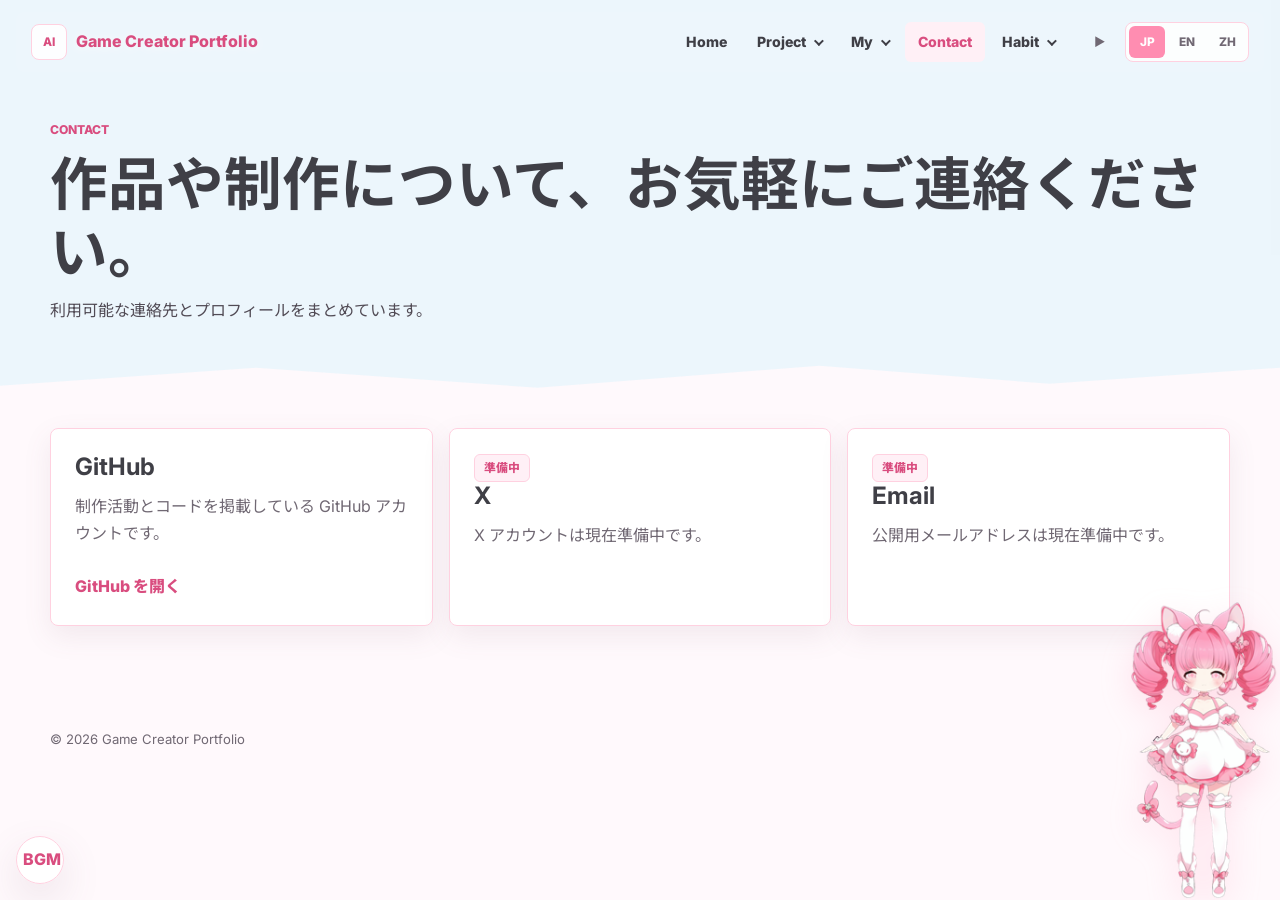
==== contact.html @ e29b8438 "Split portfolio into focused pages" ====
<!doctype html>
<html lang="ja">
  <head>
    <meta charset="utf-8"><meta name="viewport" content="width=device-width, initial-scale=1">
    <meta name="description" content="Contact and profile links for the game creator.">
    <title>Contact | Game Creator Portfolio</title>
    <link rel="preconnect" href="https://fonts.googleapis.com"><link rel="preconnect" href="https://fonts.gstatic.com" crossorigin>
    <link href="https://fonts.googleapis.com/css2?family=Inter:wght@400;500;600;700;800&family=Noto+Sans+JP:wght@400;500;700;800&display=swap" rel="stylesheet">
    <link rel="stylesheet" href="/styles.css?v=multi-page">
  </head>
  <body data-page="contact" data-section="contact" data-title-key="contactTitle">
    <div class="site-background" aria-hidden="true"><video id="background-video" autoplay muted loop playsinline preload="metadata"><source src="/assets/mp4/background_player_01.mp4" type="video/mp4"></video></div>
    <div id="site-header"></div>
    <main id="top">
      <section class="page-hero reveal"><div><p class="eyebrow" data-i18n="contactKicker">Contact</p><h1 data-i18n="contactHeading">作品や制作について、お気軽にご連絡ください。</h1><p data-i18n="contactLead">利用可能な連絡先とプロフィールをまとめています。</p></div></section>
      <section class="page-surface"><div class="content-wrap contact-grid">
        <article class="contact-method reveal"><h2>GitHub</h2><p data-i18n="githubText">制作活動とコードを掲載している GitHub アカウントです。</p><a href="https://github.com/shijiezhiguo" target="_blank" rel="noreferrer" data-i18n="openGithub">GitHub を開く</a></article>
        <article class="contact-method reveal"><span class="status-label" data-i18n="statusPreparing">準備中</span><h2>X</h2><p data-i18n="xText">X アカウントは現在準備中です。</p></article>
        <article class="contact-method reveal"><span class="status-label" data-i18n="statusPreparing">準備中</span><h2>Email</h2><p data-i18n="emailText">公開用メールアドレスは現在準備中です。</p></article>
      </div></section>
    </main>
    <div id="site-widgets"></div><div id="site-footer"></div><script src="/script.js?v=multi-page"></script>
  </body>
</html>
---- styles.css ----
:root {
  --bg: #fff9fc;
  --bg-soft: #fff0f6;
  --panel: #ffffff;
  --ink: #3f3f46;
  --muted: #706873;
  --accent: #ff8db1;
  --accent-strong: #ff6f9f;
  --accent-deep: #d94d7f;
  --mint: #7dd3b0;
  --blue: #84b8f5;
  --line: #ffd1e0;
  --shadow: 0 16px 42px rgba(129, 91, 111, 0.14);
}

* {
  box-sizing: border-box;
}

html {
  scroll-behavior: smooth;
  background: var(--bg);
}

body {
  margin: 0;
  background: var(--bg);
  color: var(--ink);
  font-family: Inter, "Noto Sans JP", system-ui, sans-serif;
  font-size: 16px;
  line-height: 1.7;
}

a {
  color: inherit;
  text-decoration: none;
}

button,
input {
  font: inherit;
}

button {
  letter-spacing: 0;
}

h1,
h2,
h3,
p {
  margin-top: 0;
}

h1,
h2,
h3 {
  letter-spacing: 0;
  line-height: 1.18;
}

.site-background {
  position: absolute;
  inset: 0 0 auto;
  z-index: 0;
  height: 390px;
  overflow: hidden;
  background: #dff3fb;
}

body[data-page="home"] .site-background {
  height: 650px;
}

.site-background::after {
  position: absolute;
  inset: 0;
  background: rgba(255, 249, 252, 0.38);
  content: "";
}

.site-background video {
  width: 100%;
  height: 100%;
  object-fit: cover;
  object-position: center center;
}

#site-header,
main,
#site-footer {
  position: relative;
  z-index: 1;
}

.site-header {
  position: sticky;
  top: 12px;
  z-index: 50;
  display: flex;
  width: min(1380px, calc(100% - 32px));
  min-height: 60px;
  align-items: center;
  justify-content: space-between;
  gap: 18px;
  margin: 12px auto 0;
  padding: 8px 14px;
  border: 1px solid transparent;
  border-radius: 8px;
  background: rgba(255, 255, 255, 0.04);
  transition: background-color 180ms ease, border-color 180ms ease, box-shadow 180ms ease, backdrop-filter 180ms ease;
}

.site-header:hover,
.site-header:focus-within,
.site-header.is-open {
  border-color: rgba(255, 209, 224, 0.9);
  background: rgba(255, 255, 255, 0.96);
  box-shadow: var(--shadow);
  backdrop-filter: blur(18px) saturate(1.1);
}

.brand,
.header-panel,
.nav-links,
.header-tools,
.language-switcher,
.hero-actions,
.entry-links,
.site-footer,
.guide-links {
  display: flex;
  align-items: center;
}

.brand {
  flex: 0 0 auto;
  gap: 9px;
  color: var(--accent-deep);
  font-weight: 800;
  text-shadow: 0 1px 12px rgba(255, 255, 255, 0.9);
}

.brand-mark {
  display: grid;
  width: 36px;
  height: 36px;
  place-items: center;
  border: 1px solid var(--line);
  border-radius: 8px;
  background: rgba(255, 255, 255, 0.88);
  font-size: 0.74rem;
}

.header-panel {
  gap: 14px;
}

.nav-links {
  gap: 4px;
}

.nav-item,
.nav-trigger {
  display: flex;
  min-height: 40px;
  align-items: center;
  gap: 8px;
  padding: 0 13px;
  border: 0;
  border-radius: 6px;
  background: transparent;
  color: var(--ink);
  cursor: pointer;
  font-size: 0.88rem;
  font-weight: 800;
}

.nav-item:hover,
.nav-item.is-active,
.nav-group:hover > .nav-trigger,
.nav-group:focus-within > .nav-trigger,
.nav-group.is-active > .nav-trigger,
.nav-group.is-open > .nav-trigger {
  background: var(--bg-soft);
  color: var(--accent-deep);
}

.nav-group {
  position: relative;
}

.nav-caret {
  width: 7px;
  height: 7px;
  border-right: 2px solid currentColor;
  border-bottom: 2px solid currentColor;
  transform: rotate(45deg) translateY(-2px);
  transition: transform 160ms ease;
}

.nav-group:hover .nav-caret,
.nav-group:focus-within .nav-caret,
.nav-group.is-open .nav-caret {
  transform: rotate(225deg) translate(-1px, -1px);
}

.nav-dropdown {
  position: absolute;
  top: calc(100% + 8px);
  left: 0;
  display: none;
  min-width: 190px;
  padding: 8px;
  border: 1px solid var(--line);
  border-radius: 8px;
  background: rgba(255, 255, 255, 0.98);
  box-shadow: var(--shadow);
}

.nav-group:hover .nav-dropdown,
.nav-group:focus-within .nav-dropdown,
.nav-group.is-open .nav-dropdown {
  display: grid;
}

.nav-dropdown a {
  padding: 9px 10px;
  border-radius: 6px;
  color: var(--muted);
  font-size: 0.84rem;
  font-weight: 700;
}

.nav-dropdown a:hover,
.nav-dropdown a[aria-current="page"] {
  background: var(--bg-soft);
  color: var(--accent-deep);
}

.header-tools {
  gap: 8px;
}

.language-switcher {
  gap: 4px;
  padding: 3px;
  border: 1px solid var(--line);
  border-radius: 8px;
  background: rgba(255, 255, 255, 0.86);
}

.lang-button,
.background-toggle {
  min-width: 36px;
  min-height: 32px;
  padding: 0 8px;
  border: 0;
  border-radius: 6px;
  background: transparent;
  color: var(--muted);
  cursor: pointer;
  font-size: 0.74rem;
  font-weight: 800;
}

.lang-button.is-active,
.lang-button:hover,
.background-toggle:hover {
  background: var(--accent);
  color: #ffffff;
}

.menu-toggle {
  display: none;
  width: 40px;
  height: 40px;
  align-items: center;
  justify-content: center;
  flex-direction: column;
  gap: 5px;
  padding: 0;
  border: 1px solid var(--line);
  border-radius: 8px;
  background: rgba(255, 255, 255, 0.9);
  cursor: pointer;
}

.menu-toggle span {
  width: 18px;
  height: 2px;
  border-radius: 2px;
  background: var(--accent-deep);
}

.home-hero,
.page-hero {
  width: min(1180px, calc(100% - 40px));
  margin: 0 auto;
}

.home-hero {
  display: flex;
  min-height: 510px;
  align-items: center;
  padding: 64px 0 92px;
}

.hero-copy {
  max-width: 700px;
  text-shadow: 0 1px 18px rgba(255, 255, 255, 0.92);
}

.eyebrow,
.section-kicker {
  margin-bottom: 10px;
  color: var(--accent-deep);
  font-size: 0.76rem;
  font-weight: 800;
  text-transform: uppercase;
}

.home-hero h1 {
  max-width: 680px;
  margin-bottom: 18px;
  font-size: clamp(2.5rem, 5vw, 4.2rem);
}

.hero-text {
  max-width: 650px;
  color: #514b55;
  font-size: clamp(1rem, 1.7vw, 1.12rem);
}

.hero-actions {
  flex-wrap: wrap;
  gap: 10px;
  margin-top: 24px;
}

.button {
  display: inline-flex;
  min-height: 44px;
  align-items: center;
  justify-content: center;
  padding: 0 18px;
  border: 1px solid var(--accent);
  border-radius: 8px;
  font-weight: 800;
}

.button.primary {
  background: var(--accent);
  color: #ffffff;
}

.button.secondary {
  background: rgba(255, 255, 255, 0.9);
  color: var(--accent-deep);
}

.page-hero {
  display: flex;
  min-height: 245px;
  align-items: center;
  padding: 48px 0 66px;
}

.page-hero h1 {
  margin-bottom: 10px;
  font-size: clamp(2.25rem, 4.5vw, 3.7rem);
}

.page-hero p:last-child {
  max-width: 720px;
  margin-bottom: 0;
  color: #514b55;
}

.page-surface {
  position: relative;
  margin-top: -34px;
  padding: 72px 0 78px;
  background: rgba(255, 249, 252, 0.96);
  clip-path: polygon(0 30px, 20% 12px, 42% 32px, 64% 10px, 82% 28px, 100% 12px, 100% 100%, 0 100%);
}

.home-surface {
  margin-top: -56px;
}

.content-wrap {
  width: min(1180px, calc(100% - 40px));
  margin: 0 auto;
}

.home-entry-grid,
.content-grid,
.metric-grid,
.gallery-grid {
  display: grid;
  gap: 16px;
}

.home-entry-grid {
  grid-template-columns: repeat(3, minmax(0, 1fr));
}

.entry-card,
.content-card,
.metric-card,
.gallery-card,
.contact-method,
.empty-state {
  border: 1px solid var(--line);
  border-radius: 8px;
  background: var(--panel);
  box-shadow: 0 10px 28px rgba(129, 91, 111, 0.1);
}

.entry-card {
  display: flex;
  min-height: 190px;
  justify-content: space-between;
  flex-direction: column;
  padding: 24px;
  transition: transform 180ms ease, box-shadow 180ms ease;
}

.entry-card:hover {
  transform: translateY(-3px);
  box-shadow: var(--shadow);
}

.entry-card h2 {
  margin-bottom: 10px;
  font-size: 1.65rem;
}

.entry-card p {
  color: var(--muted);
}

.entry-links {
  justify-content: space-between;
  color: var(--accent-deep);
  font-size: 0.84rem;
  font-weight: 800;
}

.content-grid {
  grid-template-columns: repeat(2, minmax(0, 1fr));
}

.content-card,
.contact-method,
.empty-state {
  padding: 24px;
}

.content-card h2,
.content-card h3,
.contact-method h2,
.empty-state h2 {
  margin-bottom: 12px;
}

.content-card p,
.contact-method p,
.empty-state p {
  color: var(--muted);
}

.content-card p:last-child,
.contact-method p:last-child,
.empty-state p:last-child {
  margin-bottom: 0;
}

.work-list {
  display: grid;
  gap: 16px;
}

.work-card {
  display: grid;
  grid-template-columns: minmax(0, 1fr) 92px;
  min-height: 190px;
  overflow: hidden;
  border: 1px solid var(--line);
  border-radius: 8px;
  background: var(--panel);
  box-shadow: 0 10px 28px rgba(129, 91, 111, 0.1);
}

.work-card-copy {
  display: flex;
  justify-content: center;
  flex-direction: column;
  padding: 24px;
}

.work-card-copy h2 {
  margin: 10px 0;
  font-size: clamp(1.45rem, 2.5vw, 2rem);
}

.work-card-copy p {
  margin-bottom: 0;
  color: var(--muted);
}

.tag-row,
.skill-list {
  display: flex;
  flex-wrap: wrap;
  gap: 8px;
}

.tag,
.skill-list span,
.status-label {
  display: inline-flex;
  min-height: 28px;
  align-items: center;
  padding: 3px 9px;
  border: 1px solid var(--line);
  border-radius: 6px;
  background: var(--bg-soft);
  color: var(--accent-deep);
  font-size: 0.74rem;
  font-weight: 800;
}

.work-card-mark {
  display: grid;
  place-items: center;
  background: var(--accent);
  color: #ffffff;
  font-weight: 800;
}

.work-card-mark.mint {
  background: var(--mint);
}

.work-card-mark.blue {
  background: var(--blue);
}

.metric-grid {
  grid-template-columns: repeat(3, minmax(0, 1fr));
}

.metric-card {
  padding: 24px;
}

.metric-card strong {
  display: block;
  margin-bottom: 12px;
  color: var(--accent);
  font-size: clamp(2.3rem, 5vw, 4rem);
  line-height: 1;
  overflow-wrap: anywhere;
}

.metric-card.mint strong {
  color: var(--mint);
}

.metric-card p {
  margin-bottom: 0;
  color: var(--muted);
}

.skill-list {
  margin-top: 16px;
}

.contact-grid {
  display: grid;
  grid-template-columns: repeat(3, minmax(0, 1fr));
  gap: 16px;
}

.contact-method a {
  display: inline-flex;
  margin-top: 10px;
  color: var(--accent-deep);
  font-weight: 800;
}

.gallery-grid {
  grid-template-columns: repeat(3, minmax(0, 1fr));
}

.gallery-card {
  overflow: hidden;
}

.placeholder-media {
  display: grid;
  min-height: 220px;
  place-items: center;
  background: var(--bg-soft);
  color: var(--accent-deep);
  font-size: 0.78rem;
  font-weight: 800;
}

.gallery-card.portrait .placeholder-media {
  min-height: 340px;
}

.gallery-card-body {
  padding: 18px;
}

.gallery-card-body h2 {
  margin-bottom: 8px;
  font-size: 1.15rem;
}

.gallery-card-body p {
  margin-bottom: 0;
  color: var(--muted);
}

.empty-state {
  text-align: center;
}

.site-footer {
  justify-content: space-between;
  width: min(1180px, calc(100% - 40px));
  margin: 0 auto;
  padding: 24px 0;
  color: var(--muted);
  font-size: 0.82rem;
}

.music-dock {
  position: fixed;
  left: 16px;
  bottom: 16px;
  z-index: 60;
}

.music-dock-toggle,
.music-icon-button {
  display: grid;
  place-items: center;
  border: 1px solid var(--line);
  border-radius: 50%;
  background: rgba(255, 255, 255, 0.96);
  color: var(--accent-deep);
  cursor: pointer;
  box-shadow: var(--shadow);
}

.music-dock-toggle {
  width: 48px;
  height: 48px;
  font-weight: 800;
}

.music-player-panel {
  position: absolute;
  left: 0;
  bottom: 58px;
  display: none;
  width: min(292px, calc(100vw - 32px));
  padding: 14px;
  border: 1px solid var(--line);
  border-radius: 8px;
  background: rgba(255, 255, 255, 0.98);
  box-shadow: var(--shadow);
}

.music-dock.is-open .music-player-panel {
  display: block;
}

.music-player-panel audio {
  display: none;
}

.music-meta {
  display: grid;
  grid-template-columns: auto 1fr;
  gap: 0 8px;
  align-items: baseline;
  line-height: 1.3;
}

.music-label {
  color: var(--accent-deep);
  font-size: 0.68rem;
  font-weight: 800;
}

#music-track {
  font-size: 0.82rem;
}

.music-status {
  grid-column: 2;
  overflow: hidden;
  color: var(--muted);
  font-size: 0.68rem;
  text-overflow: ellipsis;
  white-space: nowrap;
}

.music-controls {
  display: grid;
  grid-template-columns: 32px 38px 32px minmax(76px, 1fr);
  align-items: center;
  gap: 6px;
  margin-top: 10px;
}

.music-icon-button {
  width: 32px;
  height: 32px;
  padding: 0;
  box-shadow: none;
  font-size: 0.7rem;
}

.music-toggle {
  width: 38px;
  height: 38px;
  background: var(--accent);
  color: #ffffff;
}

.volume-control {
  display: grid;
  grid-template-columns: auto 1fr;
  align-items: center;
  gap: 6px;
  min-width: 0;
  color: var(--muted);
  font-size: 0.62rem;
  font-weight: 800;
}

.volume-control input {
  width: 100%;
  min-width: 0;
  accent-color: var(--accent);
}

.ai-guide {
  position: fixed;
  right: 0;
  bottom: 0;
  z-index: 61;
  width: 150px;
  height: 300px;
}

.navigator-character {
  position: absolute;
  right: 0;
  bottom: 0;
  display: block;
  width: 150px;
  height: 300px;
  padding: 0;
  border: 0;
  background: transparent;
  cursor: pointer;
}

.guide-navigator {
  display: block;
  width: 150px;
  height: auto;
  pointer-events: none;
  filter: drop-shadow(0 10px 16px rgba(255, 141, 177, 0.24));
}

.ai-guide-panel {
  position: absolute;
  right: 142px;
  bottom: 20px;
  display: none;
  width: 280px;
  padding: 16px;
  border: 1px solid var(--line);
  border-radius: 8px;
  background: rgba(255, 255, 255, 0.98);
  box-shadow: var(--shadow);
}

.ai-guide:hover .ai-guide-panel,
.ai-guide:focus-within .ai-guide-panel,
.ai-guide.is-open .ai-guide-panel {
  display: block;
}

.ai-guide-panel p {
  margin-bottom: 12px;
  color: var(--muted);
  font-size: 0.84rem;
}

.guide-links {
  flex-wrap: wrap;
  gap: 7px;
}

.guide-links a {
  padding: 6px 9px;
  border-radius: 6px;
  background: var(--bg-soft);
  color: var(--accent-deep);
  font-size: 0.78rem;
  font-weight: 800;
}

.reveal {
  opacity: 0;
  transform: translateY(14px);
  transition: opacity 420ms ease, transform 420ms ease;
}

.reveal.is-visible {
  opacity: 1;
  transform: translateY(0);
}

@media (max-width: 980px) {
  .site-header {
    flex-wrap: wrap;
  }

  .menu-toggle {
    display: flex;
  }

  .header-panel {
    display: none;
    width: 100%;
    align-items: stretch;
    flex-direction: column;
    padding-top: 6px;
  }

  .site-header.is-open {
    background: rgba(255, 255, 255, 0.98);
  }

  .site-header.is-open .header-panel {
    display: flex;
  }

  .nav-links {
    align-items: stretch;
    flex-direction: column;
  }

  .nav-item,
  .nav-trigger {
    width: 100%;
    justify-content: space-between;
  }

  .nav-dropdown,
  .nav-group:hover .nav-dropdown,
  .nav-group:focus-within .nav-dropdown {
    position: static;
    display: none;
    margin: 2px 0 6px 14px;
    border: 0;
    box-shadow: none;
    background: var(--bg-soft);
  }

  .nav-group.is-open .nav-dropdown {
    display: grid;
  }

  .header-tools {
    justify-content: space-between;
    padding: 6px 0;
  }

  .home-entry-grid,
  .metric-grid,
  .contact-grid,
  .gallery-grid {
    grid-template-columns: repeat(2, minmax(0, 1fr));
  }
}

@media (max-width: 640px) {
  .site-background,
  body[data-page="home"] .site-background {
    height: 590px;
  }

  .site-background video {
    object-position: 62% center;
  }

  .site-header {
    top: 8px;
    width: calc(100% - 16px);
    margin-top: 8px;
  }

  .brand span:last-child {
    max-width: 190px;
    overflow: hidden;
    text-overflow: ellipsis;
    white-space: nowrap;
  }

  .home-hero {
    min-height: 510px;
    padding: 80px 0 110px;
  }

  .home-hero h1 {
    font-size: 2.45rem;
  }

  .page-hero {
    min-height: 320px;
    padding: 72px 0 90px;
  }

  .page-surface {
    margin-top: -48px;
    padding-top: 76px;
  }

  .content-wrap,
  .home-hero,
  .page-hero,
  .site-footer {
    width: min(100% - 28px, 1180px);
  }

  .home-entry-grid,
  .content-grid,
  .metric-grid,
  .contact-grid,
  .gallery-grid {
    grid-template-columns: minmax(0, 1fr);
  }

  .hero-actions {
    align-items: stretch;
    flex-direction: column;
  }

  .button {
    width: 100%;
  }

  .work-card {
    grid-template-columns: minmax(0, 1fr) 62px;
  }

  .gallery-card.portrait .placeholder-media {
    min-height: 300px;
  }

  .site-footer {
    align-items: flex-start;
    flex-direction: column;
  }

  .music-dock {
    left: 12px;
    bottom: 12px;
  }

  .music-dock-toggle {
    width: 56px;
    height: 42px;
    border-radius: 8px;
    background: var(--accent);
    color: #ffffff;
  }

  .ai-guide {
    width: 104px;
    height: 208px;
  }

  .navigator-character,
  .guide-navigator {
    width: 104px;
    height: 208px;
  }

  .guide-navigator {
    height: auto;
  }

  .ai-guide-panel {
    right: 0;
    bottom: 210px;
    width: min(300px, calc(100vw - 28px));
  }
}

@media (prefers-reduced-motion: reduce) {
  .site-background video,
  .background-toggle {
    display: none;
  }

  .reveal {
    opacity: 1;
    transform: none;
    transition: none;
  }
}
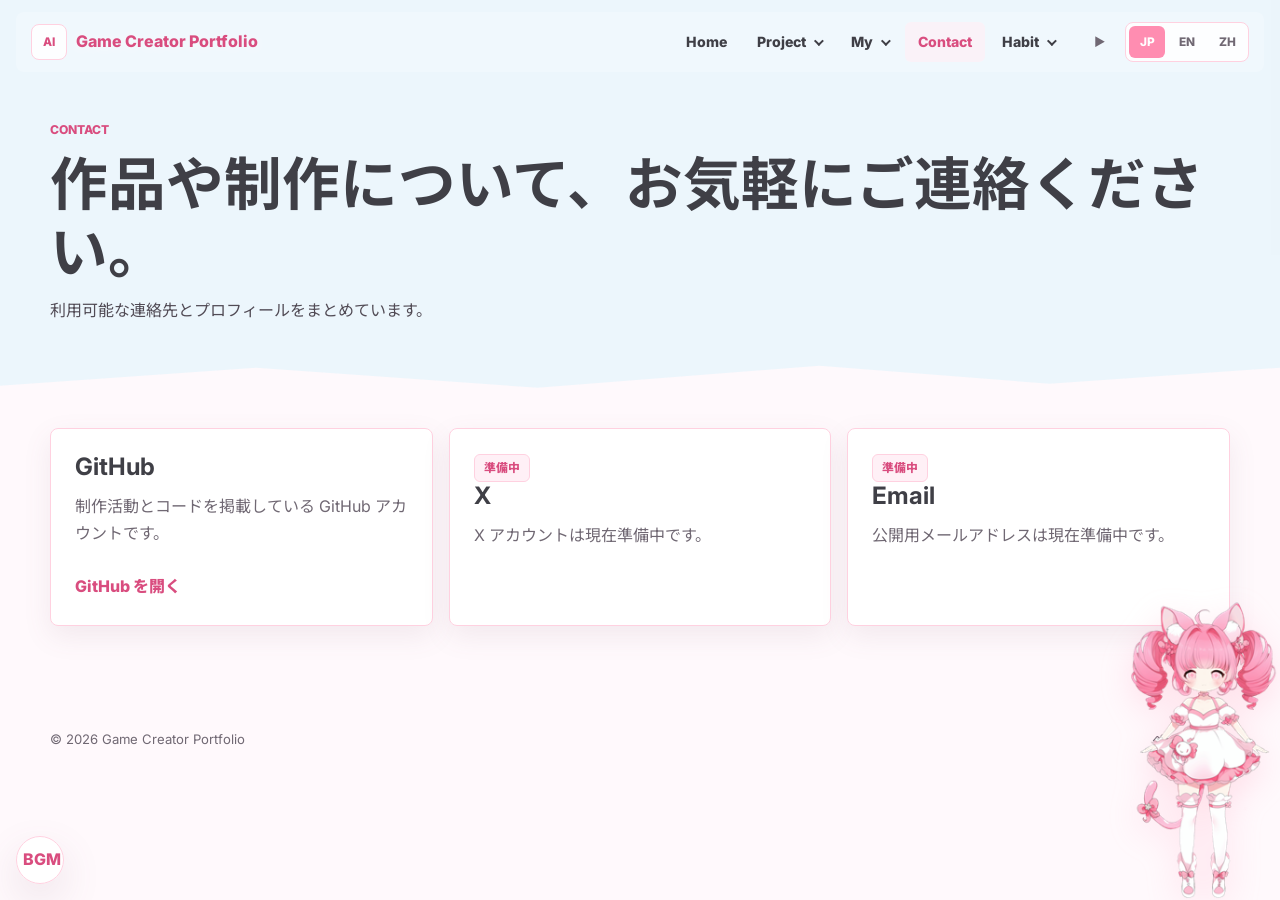
==== commit 21c8e147: "Fix shared navigation dropdown behavior" ====
--- a/contact.html
+++ b/contact.html
@@ -6,7 +6,7 @@
     <title>Contact | Game Creator Portfolio</title>
     <link rel="preconnect" href="https://fonts.googleapis.com"><link rel="preconnect" href="https://fonts.gstatic.com" crossorigin>
     <link href="https://fonts.googleapis.com/css2?family=Inter:wght@400;500;600;700;800&family=Noto+Sans+JP:wght@400;500;700;800&display=swap" rel="stylesheet">
-    <link rel="stylesheet" href="/styles.css?v=multi-page">
+    <link rel="stylesheet" href="/styles.css?v=nav-fix-1">
   </head>
   <body data-page="contact" data-section="contact" data-title-key="contactTitle">
     <div class="site-background" aria-hidden="true"><video id="background-video" autoplay muted loop playsinline preload="metadata"><source src="/assets/mp4/background_player_01.mp4" type="video/mp4"></video></div>
--- a/styles.css
+++ b/styles.css
@@ -91,6 +91,10 @@
 #site-footer {
   position: relative;
   z-index: 1;
+}
+
+#site-header {
+  z-index: 100;
 }
 
 .site-header {
@@ -107,7 +111,7 @@
   padding: 8px 14px;
   border: 1px solid transparent;
   border-radius: 8px;
-  background: rgba(255, 255, 255, 0.04);
+  background: rgba(255, 255, 255, 0.2);
   transition: background-color 180ms ease, border-color 180ms ease, box-shadow 180ms ease, backdrop-filter 180ms ease;
 }
 
@@ -115,7 +119,7 @@
 .site-header:focus-within,
 .site-header.is-open {
   border-color: rgba(255, 209, 224, 0.9);
-  background: rgba(255, 255, 255, 0.96);
+  background: rgba(255, 255, 255, 0.8);
   box-shadow: var(--shadow);
   backdrop-filter: blur(18px) saturate(1.1);
 }
@@ -182,7 +186,7 @@
 .nav-group:focus-within > .nav-trigger,
 .nav-group.is-active > .nav-trigger,
 .nav-group.is-open > .nav-trigger {
-  background: var(--bg-soft);
+  background: rgba(255, 240, 246, 0.68);
   color: var(--accent-deep);
 }
 
@@ -207,7 +211,7 @@
 
 .nav-dropdown {
   position: absolute;
-  top: calc(100% + 8px);
+  top: calc(100% - 1px);
   left: 0;
   display: none;
   min-width: 190px;
@@ -851,7 +855,7 @@
   }
 
   .site-header.is-open {
-    background: rgba(255, 255, 255, 0.98);
+    background: rgba(255, 255, 255, 0.8);
   }
 
   .site-header.is-open .header-panel {
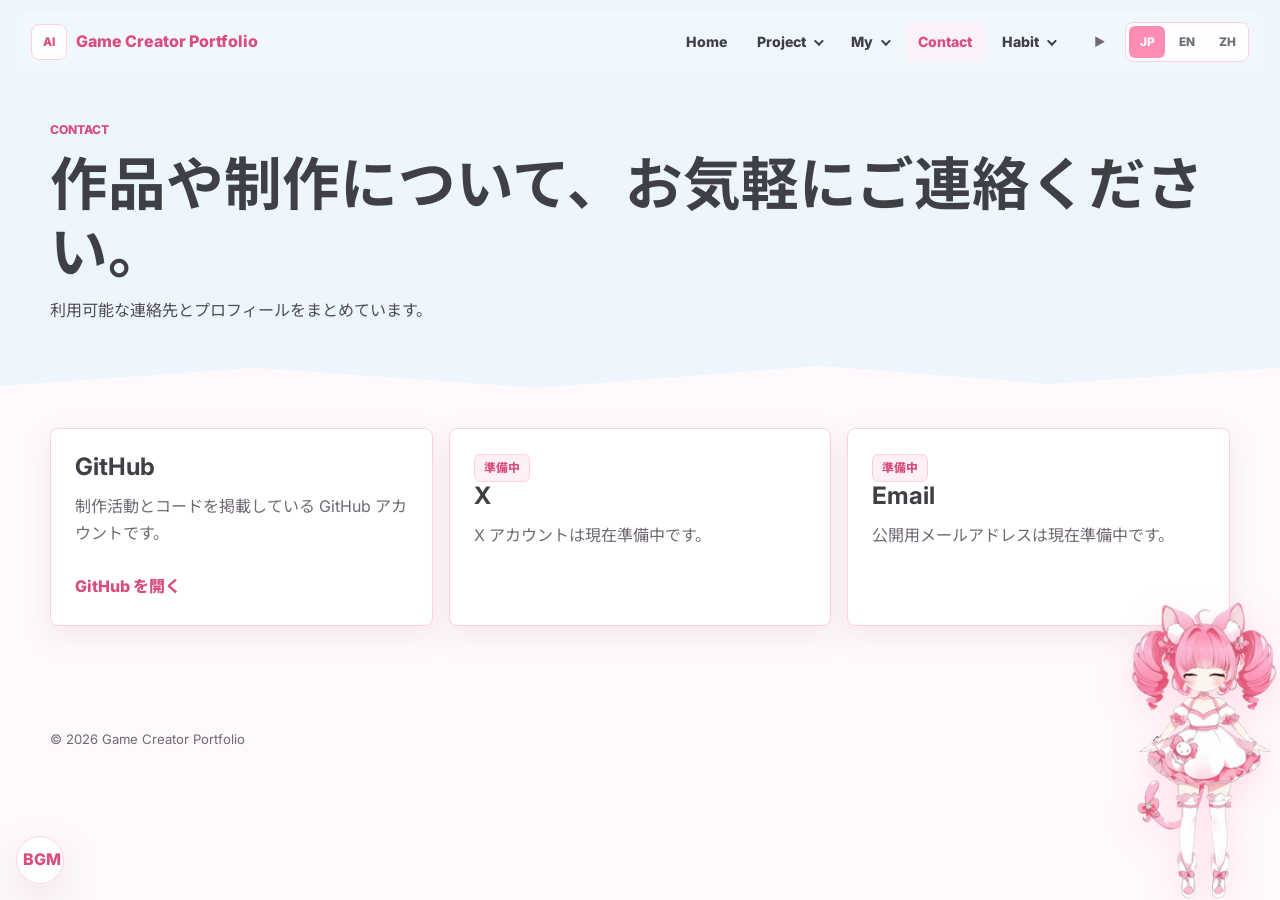
==== commit 6cbbd6c2: "Preserve BGM state across pages" ====
--- a/contact.html
+++ b/contact.html
@@ -6,7 +6,7 @@
     <title>Contact | Game Creator Portfolio</title>
     <link rel="preconnect" href="https://fonts.googleapis.com"><link rel="preconnect" href="https://fonts.gstatic.com" crossorigin>
     <link href="https://fonts.googleapis.com/css2?family=Inter:wght@400;500;600;700;800&family=Noto+Sans+JP:wght@400;500;700;800&display=swap" rel="stylesheet">
-    <link rel="stylesheet" href="/styles.css?v=nav-fix-1">
+    <link rel="stylesheet" href="/styles.css?v=media-state-1">
   </head>
   <body data-page="contact" data-section="contact" data-title-key="contactTitle">
     <div class="site-background" aria-hidden="true"><video id="background-video" autoplay muted loop playsinline preload="metadata"><source src="/assets/mp4/background_player_01.mp4" type="video/mp4"></video></div>
@@ -19,6 +19,6 @@
         <article class="contact-method reveal"><span class="status-label" data-i18n="statusPreparing">準備中</span><h2>Email</h2><p data-i18n="emailText">公開用メールアドレスは現在準備中です。</p></article>
       </div></section>
     </main>
-    <div id="site-widgets"></div><div id="site-footer"></div><script src="/script.js?v=multi-page"></script>
+    <div id="site-widgets"></div><div id="site-footer"></div><script src="/script.js?v=media-state-1"></script>
   </body>
 </html>
--- a/styles.css
+++ b/styles.css
@@ -83,6 +83,10 @@
   width: 100%;
   height: 100%;
   object-fit: cover;
+  object-position: center 24%;
+}
+
+body[data-page="home"] .site-background video {
   object-position: center center;
 }
 
@@ -908,6 +912,10 @@
   }
 
   .site-background video {
+    object-position: 62% 24%;
+  }
+
+  body[data-page="home"] .site-background video {
     object-position: 62% center;
   }
 
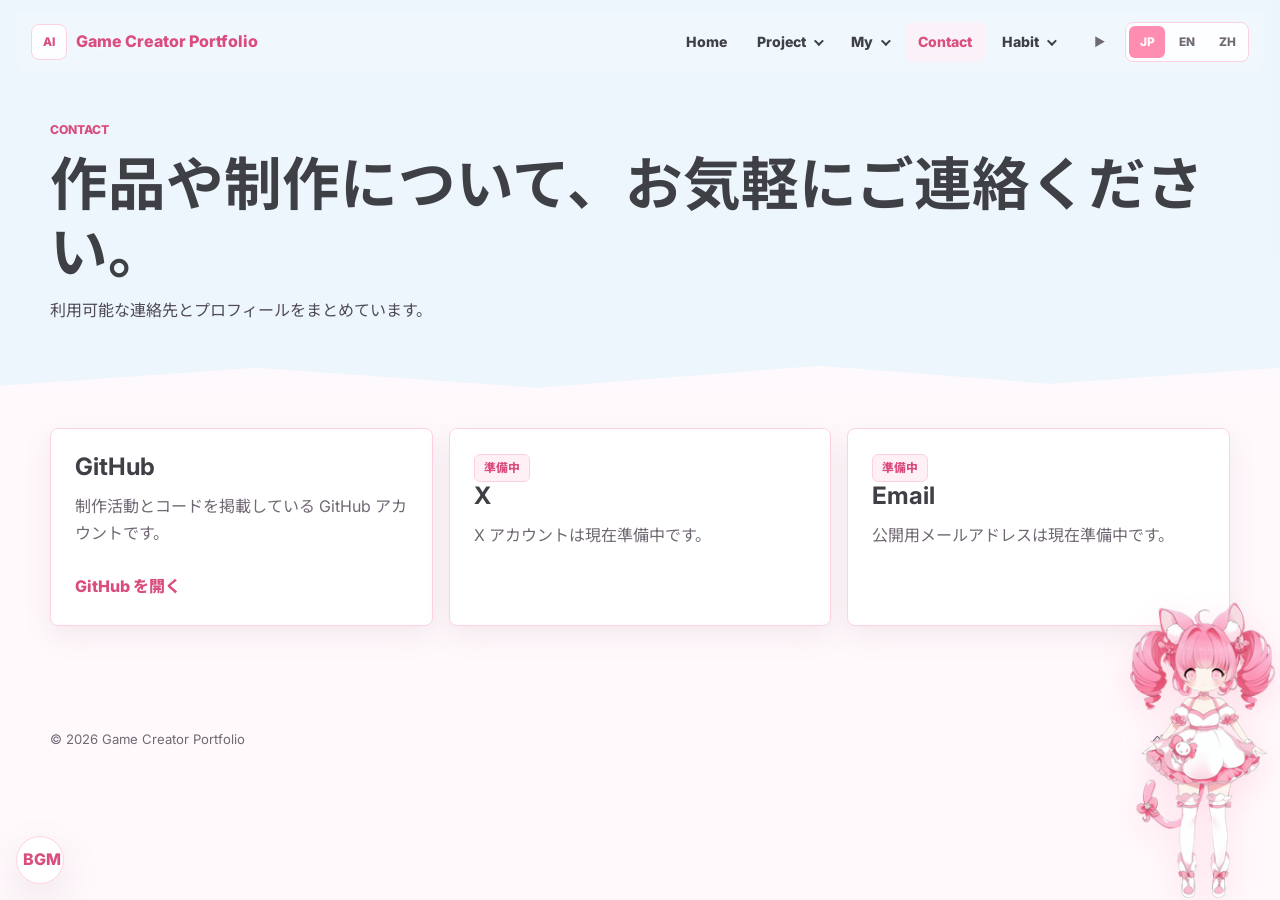
==== commit 997016bf: "Make header transparency visually clear" ====
--- a/contact.html
+++ b/contact.html
@@ -6,7 +6,7 @@
     <title>Contact | Game Creator Portfolio</title>
     <link rel="preconnect" href="https://fonts.googleapis.com"><link rel="preconnect" href="https://fonts.gstatic.com" crossorigin>
     <link href="https://fonts.googleapis.com/css2?family=Inter:wght@400;500;600;700;800&family=Noto+Sans+JP:wght@400;500;700;800&display=swap" rel="stylesheet">
-    <link rel="stylesheet" href="/styles.css?v=media-state-1">
+    <link rel="stylesheet" href="/styles.css?v=header-transparency-1">
   </head>
   <body data-page="contact" data-section="contact" data-title-key="contactTitle">
     <div class="site-background" aria-hidden="true"><video id="background-video" autoplay muted loop playsinline preload="metadata"><source src="/assets/mp4/background_player_01.mp4" type="video/mp4"></video></div>
--- a/styles.css
+++ b/styles.css
@@ -125,7 +125,7 @@
   border-color: rgba(255, 209, 224, 0.9);
   background: rgba(255, 255, 255, 0.8);
   box-shadow: var(--shadow);
-  backdrop-filter: blur(18px) saturate(1.1);
+  backdrop-filter: none;
 }
 
 .brand,
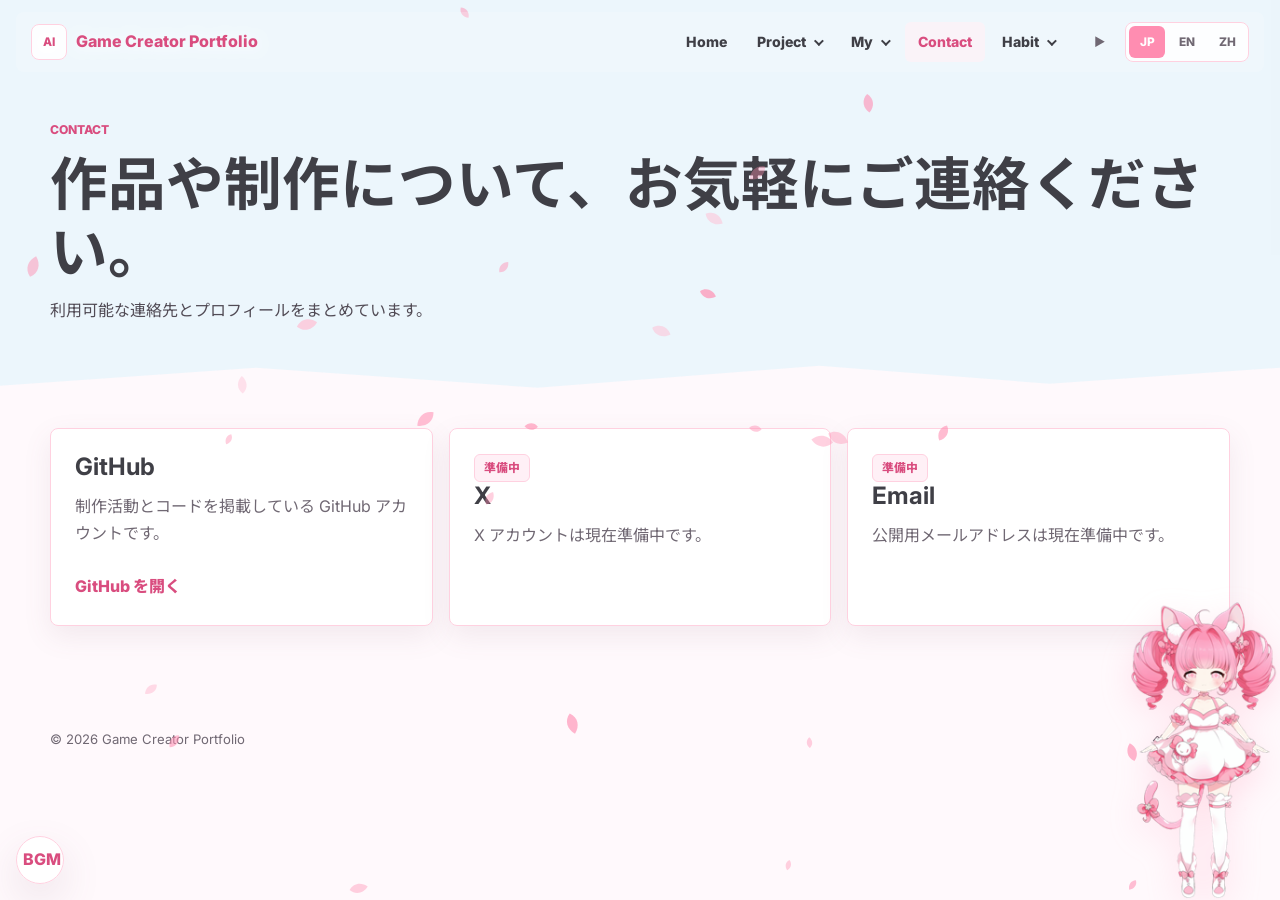
==== commit 519e7522: "Add canvas sakura petal effect" ====
--- a/contact.html
+++ b/contact.html
@@ -6,7 +6,7 @@
     <title>Contact | Game Creator Portfolio</title>
     <link rel="preconnect" href="https://fonts.googleapis.com"><link rel="preconnect" href="https://fonts.gstatic.com" crossorigin>
     <link href="https://fonts.googleapis.com/css2?family=Inter:wght@400;500;600;700;800&family=Noto+Sans+JP:wght@400;500;700;800&display=swap" rel="stylesheet">
-    <link rel="stylesheet" href="/styles.css?v=header-transparency-1">
+    <link rel="stylesheet" href="/styles.css?v=sakura-canvas-1">
   </head>
   <body data-page="contact" data-section="contact" data-title-key="contactTitle">
     <div class="site-background" aria-hidden="true"><video id="background-video" autoplay muted loop playsinline preload="metadata"><source src="/assets/mp4/background_player_01.mp4" type="video/mp4"></video></div>
@@ -19,6 +19,6 @@
         <article class="contact-method reveal"><span class="status-label" data-i18n="statusPreparing">準備中</span><h2>Email</h2><p data-i18n="emailText">公開用メールアドレスは現在準備中です。</p></article>
       </div></section>
     </main>
-    <div id="site-widgets"></div><div id="site-footer"></div><script src="/script.js?v=media-state-1"></script>
+    <div id="site-widgets"></div><div id="site-footer"></div><script src="/script.js?v=sakura-canvas-1"></script>
   </body>
 </html>
--- a/styles.css
+++ b/styles.css
@@ -379,10 +379,47 @@
   font-size: clamp(2.25rem, 4.5vw, 3.7rem);
 }
 
-.page-hero p:last-child {
+.page-hero h1 + p {
   max-width: 720px;
   margin-bottom: 0;
   color: #514b55;
+}
+
+.section-page-tabs {
+  position: relative;
+  z-index: 2;
+  display: flex;
+  flex-wrap: wrap;
+  gap: 10px;
+  margin-top: 22px;
+}
+
+.section-page-tabs a {
+  display: inline-flex;
+  min-width: 136px;
+  min-height: 44px;
+  align-items: center;
+  justify-content: center;
+  padding: 8px 18px;
+  border: 1px solid rgba(255, 141, 177, 0.58);
+  border-radius: 8px;
+  background: rgba(255, 249, 252, 0.58);
+  color: var(--accent-deep);
+  font-size: 0.86rem;
+  font-weight: 800;
+  transition: background-color 180ms ease, border-color 180ms ease, transform 180ms ease;
+}
+
+.section-page-tabs a:hover,
+.section-page-tabs a:focus-visible {
+  border-color: var(--accent);
+  background: rgba(255, 240, 246, 0.78);
+  transform: translateY(-2px);
+}
+
+.section-page-tabs a[aria-current="page"] {
+  border-color: rgba(255, 111, 159, 0.78);
+  background: rgba(255, 141, 177, 0.24);
 }
 
 .page-surface {
@@ -586,6 +623,153 @@
   margin-top: 16px;
 }
 
+.skills-page,
+.skill-category {
+  display: grid;
+}
+
+.skills-page {
+  gap: 54px;
+}
+
+.skill-category {
+  gap: 18px;
+}
+
+.skill-category-heading {
+  display: flex;
+  align-items: center;
+  gap: 14px;
+}
+
+.skill-category-heading > span {
+  display: grid;
+  width: 42px;
+  height: 42px;
+  flex: 0 0 auto;
+  place-items: center;
+  border: 1px solid var(--line);
+  border-radius: 8px;
+  background: var(--bg-soft);
+  color: var(--accent-deep);
+  font-size: 0.78rem;
+  font-weight: 800;
+}
+
+.skill-category-heading .eyebrow {
+  margin-bottom: 2px;
+}
+
+.skill-category-heading h2 {
+  margin-bottom: 0;
+  font-size: clamp(1.55rem, 2.5vw, 2rem);
+}
+
+.skill-card-grid,
+.design-skill-grid {
+  display: grid;
+  grid-template-columns: repeat(2, minmax(0, 1fr));
+  gap: 16px;
+}
+
+.skill-card,
+.design-skill-card {
+  border: 1px solid var(--line);
+  border-radius: 8px;
+  background: rgba(255, 255, 255, 0.92);
+  box-shadow: 0 8px 24px rgba(129, 91, 111, 0.08);
+  transition: transform 180ms ease, border-color 180ms ease, box-shadow 180ms ease;
+}
+
+.skill-card {
+  min-height: 148px;
+  padding: 20px;
+}
+
+.skill-card:hover,
+.design-skill-card:hover {
+  border-color: var(--skill-color, var(--accent));
+  transform: translateY(-2px);
+  box-shadow: 0 14px 30px rgba(129, 91, 111, 0.13);
+}
+
+.skill-card-head {
+  display: grid;
+  grid-template-columns: 52px minmax(0, 1fr) auto;
+  align-items: center;
+  gap: 14px;
+}
+
+.skill-icon {
+  display: grid;
+  width: 52px;
+  height: 52px;
+  flex: 0 0 auto;
+  place-items: center;
+  border-radius: 8px;
+  background: color-mix(in srgb, var(--skill-color, var(--accent)) 16%, white);
+  color: var(--skill-color, var(--accent-deep));
+  font-size: 0.82rem;
+  font-weight: 800;
+}
+
+.skill-card h3,
+.design-skill-card h3 {
+  margin-bottom: 3px;
+  overflow-wrap: anywhere;
+  font-size: 1.12rem;
+}
+
+.skill-card-head p,
+.design-skill-card p {
+  margin-bottom: 0;
+  color: var(--muted);
+  font-size: 0.8rem;
+}
+
+.skill-card-head strong {
+  align-self: start;
+  padding: 3px 8px;
+  border-radius: 6px;
+  background: color-mix(in srgb, var(--skill-color) 12%, white);
+  color: var(--skill-color);
+  font-size: 0.78rem;
+}
+
+.skill-progress {
+  height: 7px;
+  margin-top: 20px;
+  overflow: hidden;
+  border-radius: 4px;
+  background: #e6f1f8;
+}
+
+.skill-progress span {
+  display: block;
+  width: calc(var(--skill-level) * 1%);
+  height: 100%;
+  border-radius: inherit;
+  background: var(--skill-color);
+}
+
+.design-skill-card {
+  display: flex;
+  min-height: 140px;
+  align-items: flex-start;
+  gap: 16px;
+  padding: 22px;
+  --skill-color: var(--accent);
+}
+
+.design-skill-card:nth-child(2) {
+  --skill-color: var(--mint);
+}
+
+.design-skill-card p {
+  max-width: 430px;
+  font-size: 0.9rem;
+}
+
 .contact-grid {
   display: grid;
   grid-template-columns: repeat(3, minmax(0, 1fr));
@@ -646,6 +830,15 @@
   padding: 24px 0;
   color: var(--muted);
   font-size: 0.82rem;
+}
+
+.sakura-canvas {
+  position: fixed;
+  inset: 0;
+  z-index: 5;
+  width: 100%;
+  height: 100%;
+  pointer-events: none;
 }
 
 .music-dock {
@@ -962,8 +1155,28 @@
   .content-grid,
   .metric-grid,
   .contact-grid,
-  .gallery-grid {
+  .gallery-grid,
+  .skill-card-grid,
+  .design-skill-grid {
     grid-template-columns: minmax(0, 1fr);
+  }
+
+  .skills-page {
+    gap: 42px;
+  }
+
+  .skill-card {
+    padding: 17px;
+  }
+
+  .skill-card-head {
+    grid-template-columns: 46px minmax(0, 1fr) auto;
+    gap: 11px;
+  }
+
+  .skill-icon {
+    width: 46px;
+    height: 46px;
   }
 
   .hero-actions {
@@ -973,6 +1186,17 @@
 
   .button {
     width: 100%;
+  }
+
+  .section-page-tabs {
+    display: grid;
+    grid-template-columns: repeat(3, minmax(0, 1fr));
+    gap: 7px;
+  }
+
+  .section-page-tabs a {
+    min-width: 0;
+    padding-inline: 8px;
   }
 
   .work-card {
@@ -1024,6 +1248,7 @@
 }
 
 @media (prefers-reduced-motion: reduce) {
+  .sakura-canvas,
   .site-background video,
   .background-toggle {
     display: none;
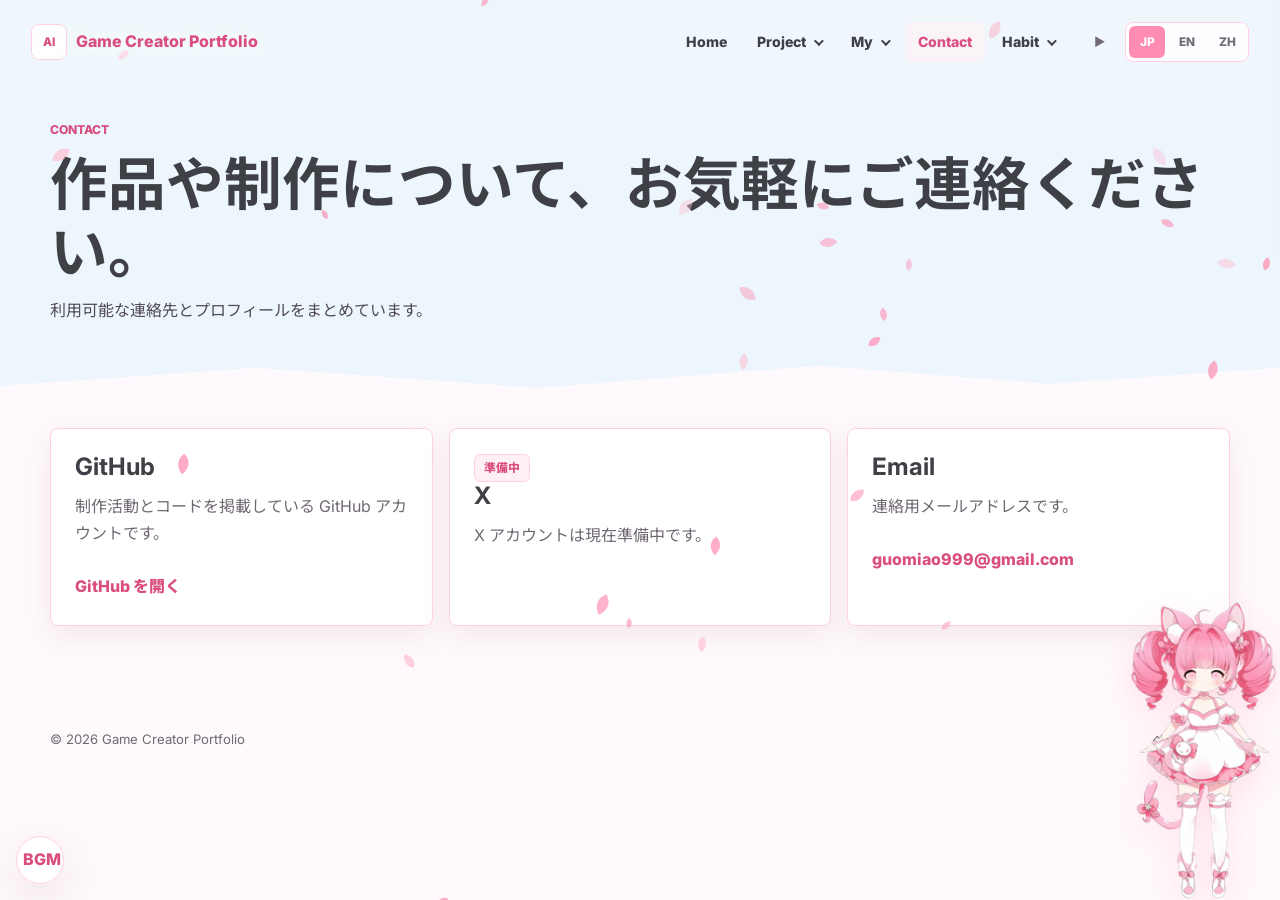
==== commit 40e22e10: "Add contact email" ====
--- a/contact.html
+++ b/contact.html
@@ -16,9 +16,9 @@
       <section class="page-surface"><div class="content-wrap contact-grid">
         <article class="contact-method reveal"><h2>GitHub</h2><p data-i18n="githubText">制作活動とコードを掲載している GitHub アカウントです。</p><a href="https://github.com/shijiezhiguo" target="_blank" rel="noreferrer" data-i18n="openGithub">GitHub を開く</a></article>
         <article class="contact-method reveal"><span class="status-label" data-i18n="statusPreparing">準備中</span><h2>X</h2><p data-i18n="xText">X アカウントは現在準備中です。</p></article>
-        <article class="contact-method reveal"><span class="status-label" data-i18n="statusPreparing">準備中</span><h2>Email</h2><p data-i18n="emailText">公開用メールアドレスは現在準備中です。</p></article>
+        <article class="contact-method reveal"><h2>Email</h2><p data-i18n="emailText">連絡用メールアドレスです。</p><a href="mailto:guomiao999@gmail.com" data-i18n="openEmail">guomiao999@gmail.com</a></article>
       </div></section>
     </main>
-    <div id="site-widgets"></div><div id="site-footer"></div><script src="/script.js?v=sakura-canvas-1"></script>
+    <div id="site-widgets"></div><div id="site-footer"></div><script src="/script.js?v=contact-email-1"></script>
   </body>
 </html>
--- a/styles.css
+++ b/styles.css
@@ -605,7 +605,7 @@
   display: block;
   margin-bottom: 12px;
   color: var(--accent);
-  font-size: clamp(2.3rem, 5vw, 4rem);
+  font-size: clamp(2rem, 3.5vw, 3rem);
   line-height: 1;
   overflow-wrap: anywhere;
 }
@@ -787,8 +787,150 @@
   grid-template-columns: repeat(3, minmax(0, 1fr));
 }
 
+.anime-gallery,
+.game-gallery {
+  grid-template-columns: repeat(5, minmax(0, 1fr));
+  gap: 14px;
+}
+
 .gallery-card {
   overflow: hidden;
+}
+
+.gallery-image {
+  display: block;
+  width: 100%;
+  aspect-ratio: 7 / 10;
+  object-fit: cover;
+  object-position: center top;
+}
+
+.anime-card {
+  display: grid;
+  aspect-ratio: 3 / 4;
+  height: 100%;
+  grid-template-rows: minmax(0, 1fr) 82px;
+  gap: 8px;
+  padding: 10px;
+  border-color: rgba(255, 141, 177, 0.55);
+  background: rgba(255, 255, 255, 0.86);
+  transition: transform 180ms ease, box-shadow 180ms ease;
+}
+
+.anime-card .gallery-image {
+  height: 100%;
+  min-height: 0;
+  aspect-ratio: auto;
+  border-radius: 5px;
+}
+
+.anime-card:hover {
+  transform: translateY(-3px);
+  box-shadow: var(--shadow);
+}
+
+.anime-card .gallery-card-body {
+  display: block;
+  height: auto;
+  min-height: 0;
+  padding: 8px;
+  border: 1px solid rgba(255, 141, 177, 0.32);
+  border-radius: 6px;
+  background: rgba(255, 249, 252, 0.76);
+}
+
+.anime-card .gallery-card-body h2 {
+  margin-bottom: 0;
+  overflow-wrap: anywhere;
+  font-size: 0.78rem;
+  line-height: 1.35;
+}
+
+.gallery-index {
+  display: block;
+  margin-bottom: 3px;
+  color: var(--accent-deep);
+  font-size: 0.64rem;
+  font-weight: 800;
+}
+
+.cosplay-page,
+.cosplay-group {
+  display: grid;
+}
+
+.cosplay-page {
+  gap: 48px;
+}
+
+.cosplay-group {
+  gap: 16px;
+}
+
+.cosplay-group-heading {
+  display: flex;
+  align-items: center;
+  gap: 12px;
+}
+
+.cosplay-group-heading span {
+  padding: 4px 8px;
+  border: 1px solid var(--line);
+  border-radius: 6px;
+  background: var(--bg-soft);
+  color: var(--accent-deep);
+  font-size: 0.72rem;
+  font-weight: 800;
+}
+
+.cosplay-group-heading h2 {
+  margin-bottom: 0;
+  font-size: 1.55rem;
+}
+
+.cosplay-grid {
+  display: grid;
+  grid-template-columns: repeat(3, minmax(0, 1fr));
+  gap: 16px;
+}
+
+.cosplay-card {
+  position: relative;
+  margin: 0;
+  overflow: hidden;
+  border: 1px solid rgba(255, 141, 177, 0.55);
+  border-radius: 8px;
+  background: var(--panel);
+  box-shadow: 0 10px 28px rgba(129, 91, 111, 0.1);
+}
+
+.cosplay-card img {
+  display: block;
+  width: 100%;
+  height: auto;
+  object-fit: cover;
+  object-position: center top;
+}
+
+.cosplay-portrait-grid .cosplay-card img {
+  aspect-ratio: 3 / 5;
+}
+
+.cosplay-landscape-grid .cosplay-card img {
+  aspect-ratio: 5 / 3;
+}
+
+.cosplay-card figcaption {
+  position: absolute;
+  right: 10px;
+  bottom: 10px;
+  padding: 3px 7px;
+  border: 1px solid rgba(255, 141, 177, 0.45);
+  border-radius: 6px;
+  background: rgba(255, 249, 252, 0.82);
+  color: var(--accent-deep);
+  font-size: 0.68rem;
+  font-weight: 800;
 }
 
 .placeholder-media {
@@ -1096,6 +1238,15 @@
   .gallery-grid {
     grid-template-columns: repeat(2, minmax(0, 1fr));
   }
+
+  .anime-gallery,
+  .game-gallery {
+    grid-template-columns: repeat(4, minmax(0, 1fr));
+  }
+
+  .cosplay-landscape-grid {
+    grid-template-columns: repeat(2, minmax(0, 1fr));
+  }
 }
 
 @media (max-width: 640px) {
@@ -1161,6 +1312,36 @@
     grid-template-columns: minmax(0, 1fr);
   }
 
+  .anime-gallery,
+  .game-gallery {
+    grid-template-columns: repeat(2, minmax(0, 1fr));
+    gap: 10px;
+  }
+
+  .anime-card {
+    aspect-ratio: 2 / 3;
+    grid-template-rows: minmax(0, 1fr) 86px;
+    padding: 8px;
+  }
+
+  .anime-card .gallery-card-body {
+    padding: 7px;
+  }
+
+  .cosplay-page {
+    gap: 38px;
+  }
+
+  .cosplay-portrait-grid {
+    grid-template-columns: repeat(2, minmax(0, 1fr));
+    gap: 10px;
+  }
+
+  .cosplay-landscape-grid {
+    grid-template-columns: minmax(0, 1fr);
+    gap: 12px;
+  }
+
   .skills-page {
     gap: 42px;
   }
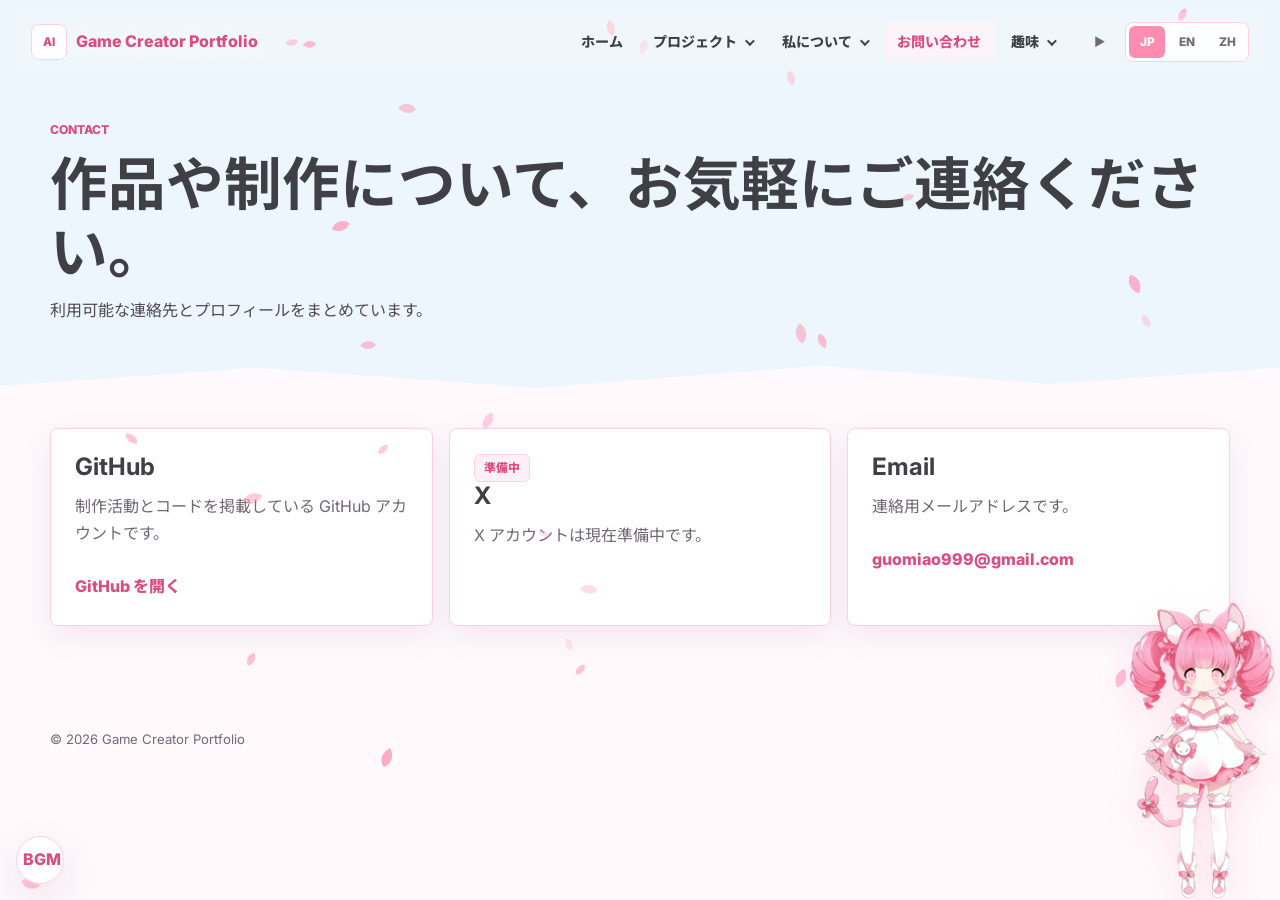
==== commit efd4c86d: "Refresh shared assets across pages" ====
--- a/contact.html
+++ b/contact.html
@@ -6,7 +6,7 @@
     <title>Contact | Game Creator Portfolio</title>
     <link rel="preconnect" href="https://fonts.googleapis.com"><link rel="preconnect" href="https://fonts.gstatic.com" crossorigin>
     <link href="https://fonts.googleapis.com/css2?family=Inter:wght@400;500;600;700;800&family=Noto+Sans+JP:wght@400;500;700;800&display=swap" rel="stylesheet">
-    <link rel="stylesheet" href="/styles.css?v=sakura-canvas-1">
+    <link rel="stylesheet" href="/styles.css?v=site-refresh-2">
   </head>
   <body data-page="contact" data-section="contact" data-title-key="contactTitle">
     <div class="site-background" aria-hidden="true"><video id="background-video" autoplay muted loop playsinline preload="metadata"><source src="/assets/mp4/background_player_01.mp4" type="video/mp4"></video></div>
@@ -19,6 +19,6 @@
         <article class="contact-method reveal"><h2>Email</h2><p data-i18n="emailText">連絡用メールアドレスです。</p><a href="mailto:guomiao999@gmail.com" data-i18n="openEmail">guomiao999@gmail.com</a></article>
       </div></section>
     </main>
-    <div id="site-widgets"></div><div id="site-footer"></div><script src="/script.js?v=contact-email-1"></script>
+    <div id="site-widgets"></div><div id="site-footer"></div><script src="/script.js?v=site-refresh-2"></script>
   </body>
 </html>
